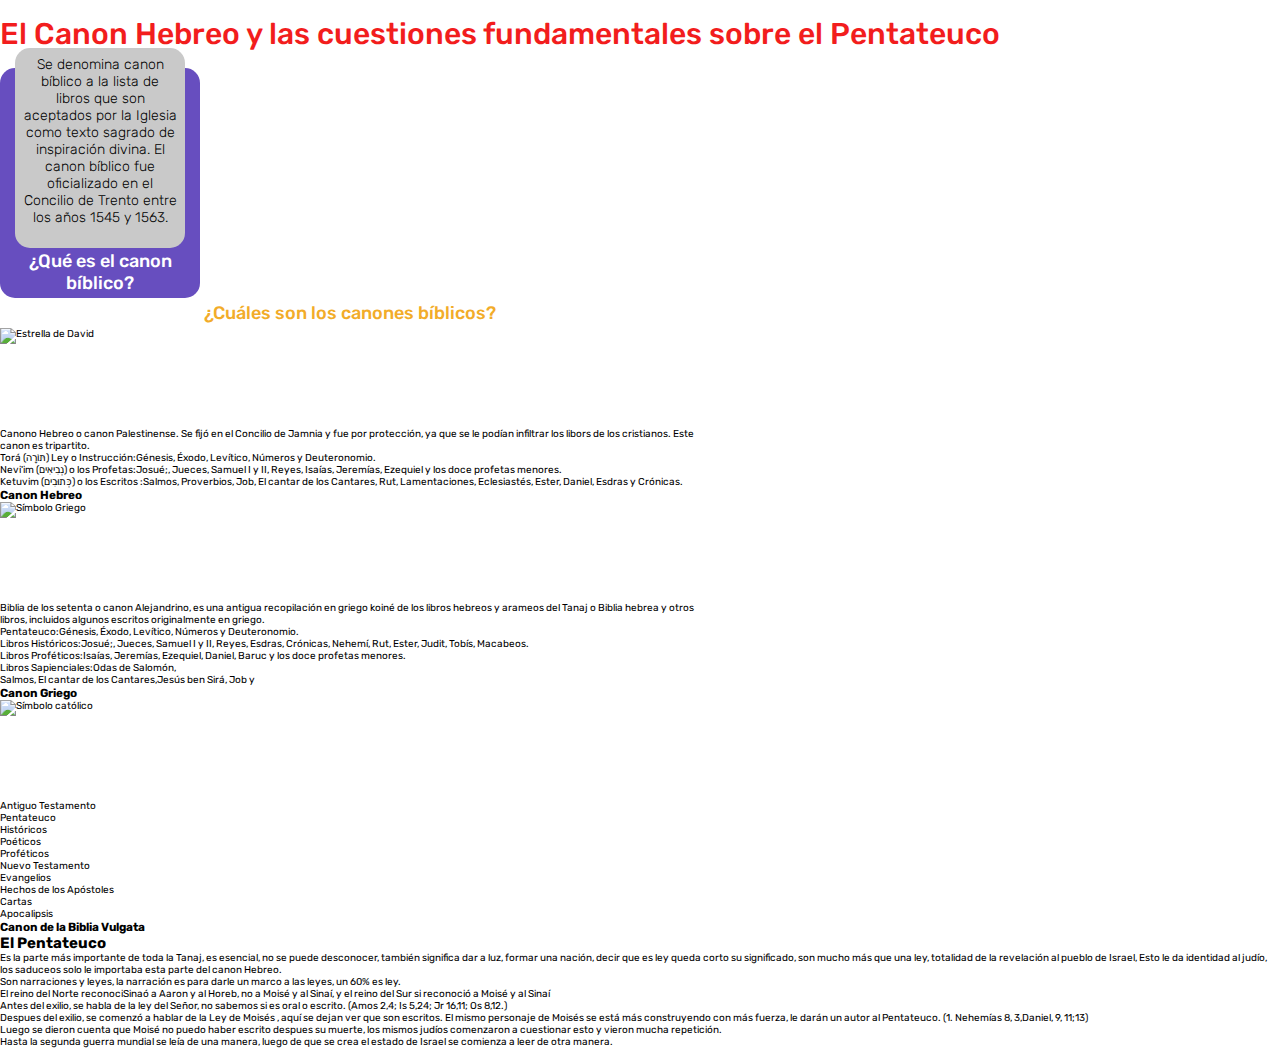
==== infografia1.html @ e6053150 "Se organizaron los archivos" ====
<!DOCTYPE html>
<html lang="es">
<head>
    <meta charset="UTF-8">
    <meta http-equiv="X-UA-Compatible" content="IE=11">
    <meta name="viewport" content="width=device-width, initial-scale=1.0">
    <title>Infograf&iacute;a</title>
    <link rel="preconnect" href="https://fonts.googleapis.com">
    <link rel="preconnect" href="https://fonts.gstatic.com" crossorigin>
    <link href="https://fonts.googleapis.com/css2?family=Rubik:wght@300;400;500;700&display=swap" rel="stylesheet">
    <link rel="stylesheet" href="./styles/PentateucoandCanon.css">

</head>
<body>
    <main>
        <h1>El Canon Hebreo y las cuestiones fundamentales sobre el Pentateuco </h1>
        <section class="container-left">
            <div class="canon">
                <p>
                    Se denomina canon bíblico a la lista de libros que son aceptados por la Iglesia como texto sagrado de inspiración divina. El canon b&iacute;blico fue oficializado en el Concilio de Trento entre los años 1545 y 1563.
                </p>
                <h2>¿Qu&eacute; es el canon b&iacute;blico?</h2>
            </div>
            <div class="canones">
                <h2 class="canones-title-principal">¿Cu&aacute;les son los canones  b&iacute;blicos?</h2>
                <div class="container-canones">
                    <div class="canones-hebreo canones-styles">
                        <div class="img-canones">
                            <img src="https://svgsilh.com/svg_v2/39819.svg" alt="Estrella de David">
                        </div>
                        
                        <p>Canono Hebreo o canon Palestinense. Se fij&oacute; en el Concilio de Jamnia y fue por protecci&oacute;n, ya que se le pod&iacute;an infiltrar los libors de los cristianos. Este canon es tripartito.</p>
                        <ul>
                            <li>
                                <p>Torá (תּוֹרָה) Ley o Instrucción:<span>G&eacute;nesis, &Eacute;xodo, Lev&iacute;tico, N&uacute;meros y Deuteronomio. 
                                </span></p> 
    
                            </li>
                            <li>
                                <p>Nevi'im (נְבִיאִים) o los Profetas:<span>Josu&eacute;;, Jueces, Samuel I y II, Reyes, Isa&iacute;as, Jerem&iacute;as, Ezequiel y los doce profetas menores.</span> </p> 
                            </li>
                            <li>
                                <p>Ketuvim (כְּתוּבִים) o los Escritos :<span>Salmos, Proverbios, Job, El cantar de los Cantares, Rut, Lamentaciones, Eclesiast&eacute;s, Ester, Daniel, Esdras y Cr&oacute;nicas.  </span></p>
                            </li>
                        </ul>
                        <h3>Canon Hebreo</h3>
                    </div>
                    <div class="canones-griego canones-styles">
                        <div class="img-canones ">
                            <img src="https://cdn-icons-png.flaticon.com/512/1819/1819029.png" alt="Símbolo Griego" >
                        </div>
    
                        <p> Biblia de los setenta o canon Alejandrino, es una antigua recopilación en griego koiné de los libros hebreos y arameos del Tanaj o Biblia hebrea y otros libros, incluidos algunos escritos originalmente en griego.</p>
                        <ul>
                            <li>
                                <p>Pentateuco:<span>G&eacute;nesis, &Eacute;xodo, Lev&iacute;tico, N&uacute;meros y Deuteronomio. </span></p>
                                 
                            </li>
                            <li>
                                <p>Libros Hist&oacute;ricos:<span>Josu&eacute;;, Jueces, Samuel I y II, Reyes, Esdras, Cr&oacute;nicas, Nehem&iacute;, Rut, Ester, Judit, Tob&iacute;s, Macabeos. </span></p>
                            </li>
                            <li>
                                <p>Libros Prof&eacute;ticos:<span>Isa&iacute;as, Jerem&iacute;as, Ezequiel, Daniel, Baruc y los doce profetas menores.</span></p>
                            </li>
                            <li>
                                <p>Libros Sapienciales:<span>Odas de Salom&oacute;n,</span></p>
                               Salmos, El cantar de los Cantares,Jes&uacute;s ben Sir&aacute;, Job y 
                            </li>
                        </ul>
    
                        <h3>Canon Griego</h3>
                    </div>
    
                    <div class="canones-vulgata canones-styles">
                        <div class="img-canones">
                            <img src="https://images.vexels.com/media/users/3/239779/isolated/preview/6e460012e9586c3c5a235bafc52e376d-tinta-de-lavado-plana-elementos-de-comunion-15.png" alt="Símbolo católico ">
                        </div>
    
                        <ul>
                            <li>Antiguo Testamento</li>
                            <li>Pentateuco</li>
                            <li>Históricos</li>
                            <li>Poéticos</li>
                            <li>Proféticos</li>
                        </ul>
    
                        <ul>
                            <li>Nuevo Testamento</li>
                            <li>Evangelios</li>
                            <li>Hechos de los Apóstoles</li>
                            <li>Cartas</li>
                            <li>Apocalipsis</li>
                        </ul>
    
                        <h3>Canon de la Biblia Vulgata</h3>
                    </div>
                </div>
            </div>
        </section>
        <section class="container-pentateuco">
            <div class="content-pentateuco">
                <h2 class="title-pentateuco">El Pentateuco</h2>
                <div>
                    <p>
                        Es la parte más importante de toda la Tanaj, es esencial, no se puede desconocer, también significa dar a luz, formar una nación, decir que es ley queda corto su significado,  son mucho más que una ley, totalidad de la revelación al pueblo de Israel, Esto le da identidad al judío, los saduceos solo le importaba esta parte del canon Hebreo.
                    </p>
                </div>
                <div>
                    <p>
                        Son narraciones y leyes, la narración es para darle un marco a las leyes, un 60% es ley.
                    </p>
                </div>
                <div>
                    <p>
                        El reino del Norte reconociSina&oacute; a Aaron y al Horeb, no a Mois&eacute; y al Sina&iacute;, y el reino del Sur si reconoci&oacute; a Mois&eacute; y al Sina&iacute;
                    </p>
                </div>
                <div>
                    <p>
                        Antes del exilio, se habla de la ley del Señor, no sabemos si es oral o escrito. (Amos 2,4; Is 5,24; Jr 16,11; Os 8,12.)
                    </p>
                </div>
                <div>
                    <p>
                        Despues del exilio,  se comenz&oacute; a hablar de la  Ley de Mois&eacute;s , aqu&iacute; se dejan ver que son escritos. El mismo personaje de Mois&eacute;s se está m&aacute;s construyendo con m&aacute;s fuerza,  le dar&aacute;n un autor al Pentateuco. (1. Nehem&iacute;as 8, 3,Daniel, 9, 11;13)
                    </p>
                </div>
                <div>
                    <p>
                        Luego se dieron cuenta que Mois&eacute; no puedo haber escrito despues su muerte, los mismos jud&iacute;os comenzaron a cuestionar esto y vieron mucha repetici&oacute;n. 
                    </p>
                </div>
                <div>
                    <p>
                        
                        Hasta la segunda guerra mundial se leía de una manera, luego de que se crea el estado de Israel se comienza a leer de otra manera.
                    </p>
                </div>
            </div>
        </section>
    </main>
</body>
</html>
---- styles/PentateucoandCanon.css ----
:root{
    --sm:1.4rem;
    --md:1.6rem;
    --lg:1.8rem;
    --color-one:#049DD9;
    --color-two:#F21D1D;
    --color-three:#674EBF;
    --color-four:#fff;
    --color-five:#C9C9C9;
    --color-six:#F2AC29;
}
*{
    margin: 0;
    padding: 0;
    box-sizing: border-box;
}
html{
    font-size: 62.5%;
    font-family: 'Rubik', sans-serif;
}

main{
    width: 100%;
    display: flex;
    flex-wrap: wrap;
}
main h1{
    font-size:3rem;
    font-weight: 500;
    color: var(--color-two);
    margin: 16px 16px 16px 0;
    width: 100%;
}

main .container-left .canon{
    width: 200px;
    height: 230px;
    background-color: #674EBF;
    display: flex;
    flex-wrap: wrap;
    justify-content: center;
    position: relative;
    border-radius: 15px;
}
main .container-left .canon p:nth-child(1){
    width: 170px;
    padding: 8px;
    height: 200px;
    font-size: var(--sm);
    font-weight: 300;
    background-color: var(--color-five);
    text-align: center;
    border-radius: 15px;
    position: absolute;
    top: -20px;
}
main .container-left .canon h2:nth-child(2){
    width: 150px;
    font-size: var(--lg);
    font-weight: 500;
    color: var(--color-four);
    text-align: center;
    position: absolute;
    bottom: 0;
    margin: 4px;
}


main .container-left .canones{
    width: 700px;
    display: flex;
    flex-wrap: wrap;
}
main .container-left .canones > h2{
    font-size:var(--lg);
    font-weight: 500;
    color: var(--color-six);
    padding: 4px;
    width: 100%;
    text-align: center;
}



.container-canones .canones-styles .img-canones{
    width: 100px;
    height: 100px;
    border-radius: 50%;
}
main .container-left .canones .container-canones .canones-styles .img-canones img {
    width: inherit;
}
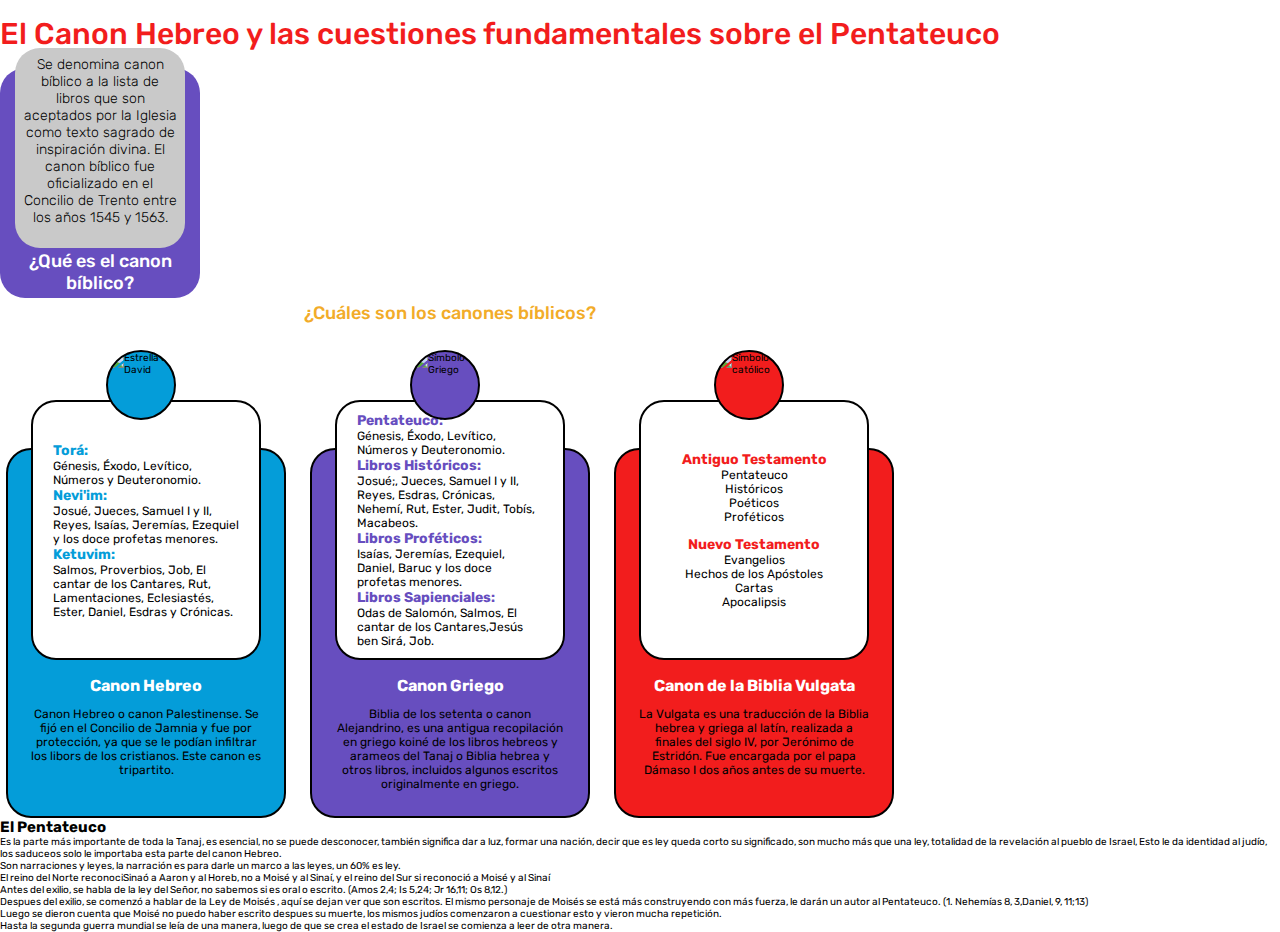
==== commit 6a2f3a15: "Se agregaron los últimos estilos a los canones[" ====
--- a/infografia1.html
+++ b/infografia1.html
@@ -25,74 +25,125 @@
                 <h2 class="canones-title-principal">¿Cu&aacute;les son los canones  b&iacute;blicos?</h2>
                 <div class="container-canones">
                     <div class="canones-hebreo canones-styles">
-                        <div class="img-canones">
+                        <div class="img-canones img-canon-hebreo">
                             <img src="https://svgsilh.com/svg_v2/39819.svg" alt="Estrella de David">
                         </div>
-                        
-                        <p>Canono Hebreo o canon Palestinense. Se fij&oacute; en el Concilio de Jamnia y fue por protecci&oacute;n, ya que se le pod&iacute;an infiltrar los libors de los cristianos. Este canon es tripartito.</p>
-                        <ul>
-                            <li>
-                                <p>Torá (תּוֹרָה) Ley o Instrucción:<span>G&eacute;nesis, &Eacute;xodo, Lev&iacute;tico, N&uacute;meros y Deuteronomio. 
-                                </span></p> 
-    
-                            </li>
-                            <li>
-                                <p>Nevi'im (נְבִיאִים) o los Profetas:<span>Josu&eacute;;, Jueces, Samuel I y II, Reyes, Isa&iacute;as, Jerem&iacute;as, Ezequiel y los doce profetas menores.</span> </p> 
-                            </li>
-                            <li>
-                                <p>Ketuvim (כְּתוּבִים) o los Escritos :<span>Salmos, Proverbios, Job, El cantar de los Cantares, Rut, Lamentaciones, Eclesiast&eacute;s, Ester, Daniel, Esdras y Cr&oacute;nicas.  </span></p>
-                            </li>
-                        </ul>
-                        <h3>Canon Hebreo</h3>
+                        <div class="contend-canones-todos hebreo">
+                            <ul>
+                                <li>
+                                    <p>
+                                        <strong>Torá:</strong> 
+                                        <br>
+                                        <span>G&eacute;nesis, &Eacute;xodo, Lev&iacute;tico, N&uacute;meros y Deuteronomio. 
+                                        </span>
+                                    </p> 
+        
+                                </li>
+                                <li>
+                                    <p> 
+                                        <strong>Nevi'im:</strong>
+                                        <br>
+                                        <span>Josu&eacute;, Jueces, Samuel I y II, Reyes, Isa&iacute;as, Jerem&iacute;as, Ezequiel y los doce profetas menores.</span> 
+                                    </p> 
+                                </li>
+                                <li>
+                                    <p>
+                                        <strong>Ketuvim: </strong>
+                                        <br>
+                                        <span>Salmos, Proverbios, Job, El cantar de los Cantares, Rut, Lamentaciones, Eclesiast&eacute;s, Ester, Daniel, Esdras y Cr&oacute;nicas.
+                                        </span>
+                                    </p>
+                                </li>
+                            </ul>
+                        </div>
+                        <div class="canons-title">  
+                            <h3>Canon Hebreo</h3>
+                            <br>
+                            <p>Canon Hebreo o canon Palestinense. Se fij&oacute; en el Concilio de Jamnia y fue por protecci&oacute;n, ya que se le pod&iacute;an infiltrar los libors de los cristianos. Este canon es tripartito.</p>
+                        </div>
+
                     </div>
                     <div class="canones-griego canones-styles">
-                        <div class="img-canones ">
+                        <div class="img-canones img-canon-griego">
                             <img src="https://cdn-icons-png.flaticon.com/512/1819/1819029.png" alt="Símbolo Griego" >
                         </div>
-    
-                        <p> Biblia de los setenta o canon Alejandrino, es una antigua recopilación en griego koiné de los libros hebreos y arameos del Tanaj o Biblia hebrea y otros libros, incluidos algunos escritos originalmente en griego.</p>
-                        <ul>
-                            <li>
-                                <p>Pentateuco:<span>G&eacute;nesis, &Eacute;xodo, Lev&iacute;tico, N&uacute;meros y Deuteronomio. </span></p>
-                                 
-                            </li>
-                            <li>
-                                <p>Libros Hist&oacute;ricos:<span>Josu&eacute;;, Jueces, Samuel I y II, Reyes, Esdras, Cr&oacute;nicas, Nehem&iacute;, Rut, Ester, Judit, Tob&iacute;s, Macabeos. </span></p>
-                            </li>
-                            <li>
-                                <p>Libros Prof&eacute;ticos:<span>Isa&iacute;as, Jerem&iacute;as, Ezequiel, Daniel, Baruc y los doce profetas menores.</span></p>
-                            </li>
-                            <li>
-                                <p>Libros Sapienciales:<span>Odas de Salom&oacute;n,</span></p>
-                               Salmos, El cantar de los Cantares,Jes&uacute;s ben Sir&aacute;, Job y 
-                            </li>
-                        </ul>
-    
-                        <h3>Canon Griego</h3>
+                        <div class="contend-canones-todos griego">
+                            <ul>
+                                <li>
+                                    <p> 
+                                        <strong>Pentateuco:</strong> 
+                                        <br>
+                                        <span>G&eacute;nesis, &Eacute;xodo, Lev&iacute;tico, N&uacute;meros y Deuteronomio.  
+                                        </span>
+                                    </p>
+                                     
+                                </li>
+                                <li>
+                                    <p>
+                                        <strong>Libros Hist&oacute;ricos:</strong>
+                                        <br> 
+                                        <span>Josu&eacute;;, Jueces, Samuel I y II, Reyes, Esdras, Cr&oacute;nicas, Nehem&iacute;, Rut, Ester, Judit, Tob&iacute;s, Macabeos.  
+                                        </span>
+                                    </p>
+                                </li>
+                                <li>
+                                    <p>
+                                        <strong>Libros Prof&eacute;ticos:</strong> 
+                                        <br>
+                                        <span>Isa&iacute;as, Jerem&iacute;as, Ezequiel, Daniel, Baruc y los doce profetas menores.</span>
+                                    </p>
+                                </li>
+                                <li>
+                                    <p> 
+                                        <strong>Libros Sapienciales:</strong>
+                                        <br>
+                                        <span>Odas de Salom&oacute;n, Salmos, El cantar de los Cantares,Jes&uacute;s ben Sir&aacute;, Job. 
+
+                                        </span>
+                                    </p>
+  
+                                </li>
+                            </ul>
+                        </div>
+                        <div class="canons-title">
+                            <h3>Canon Griego</h3>
+                            <br>
+                            <p> Biblia de los setenta o canon Alejandrino, es una antigua recopilación en griego koiné de los libros hebreos y arameos del Tanaj o Biblia hebrea y otros libros, incluidos algunos escritos originalmente en griego.</p>
+                        </div>
                     </div>
     
                     <div class="canones-vulgata canones-styles">
-                        <div class="img-canones">
+
+                        <div class="img-canones img-canon-catolico">
                             <img src="https://images.vexels.com/media/users/3/239779/isolated/preview/6e460012e9586c3c5a235bafc52e376d-tinta-de-lavado-plana-elementos-de-comunion-15.png" alt="Símbolo católico ">
                         </div>
-    
-                        <ul>
-                            <li>Antiguo Testamento</li>
-                            <li>Pentateuco</li>
-                            <li>Históricos</li>
-                            <li>Poéticos</li>
-                            <li>Proféticos</li>
-                        </ul>
-    
-                        <ul>
-                            <li>Nuevo Testamento</li>
-                            <li>Evangelios</li>
-                            <li>Hechos de los Apóstoles</li>
-                            <li>Cartas</li>
-                            <li>Apocalipsis</li>
-                        </ul>
-    
-                        <h3>Canon de la Biblia Vulgata</h3>
+
+                        <br>
+                        
+                        <div class="contend-canones-todos catolico">
+
+                            <ul>
+                                <li class="AT"><strong>Antiguo Testamento</strong> </li>
+                                <li>Pentateuco</li>
+                                <li>Históricos</li>
+                                <li>Poéticos</li>
+                                <li>Proféticos</li>
+                            </ul>
+                            <br>
+                            <ul class="NT">
+                                <li><strong>Nuevo Testamento</strong></li>
+                                <li>Evangelios</li>
+                                <li>Hechos de los Apóstoles</li>
+                                <li>Cartas</li>
+                                <li>Apocalipsis</li>
+                            </ul>
+                        </div>
+                        <div class="canons-title">
+                            <h3>Canon de la Biblia Vulgata</h3>
+                            <br>
+                            <p>La Vulgata es una traducción de la Biblia hebrea y griega al latín, realizada a finales del siglo IV, por Jerónimo de Estridón. Fue encargada por el papa Dámaso I dos años antes de su muerte. </p>
+                        </div>
+
                     </div>
                 </div>
             </div>
--- a/styles/PentateucoandCanon.css
+++ b/styles/PentateucoandCanon.css
@@ -40,7 +40,7 @@
     flex-wrap: wrap;
     justify-content: center;
     position: relative;
-    border-radius: 15px;
+    border-radius: 25px;
 }
 main .container-left .canon p:nth-child(1){
     width: 170px;
@@ -50,7 +50,7 @@
     font-weight: 300;
     background-color: var(--color-five);
     text-align: center;
-    border-radius: 15px;
+    border-radius: 25px;
     position: absolute;
     top: -20px;
 }
@@ -67,9 +67,12 @@
 
 
 main .container-left .canones{
-    width: 700px;
+    width: 900px;
     display: flex;
     flex-wrap: wrap;
+    justify-content: center;
+    align-items: center;
+    
 }
 main .container-left .canones > h2{
     font-size:var(--lg);
@@ -80,14 +83,104 @@
     text-align: center;
 }
 
+main .container-left .canones .container-canones{
+    width: inherit;
+    display: grid;
+    grid-template-columns: auto auto auto;
+    justify-content: center;
+    gap: 24px;
+    margin-top: 120px;
+}
+.container-canones .canones-styles{
+    width: 280px;
+    height: 370px;
+    border-radius: 25px;
+    display: flex;
+    justify-content: center;
+    align-items: center;
+    flex-wrap: wrap;
+    padding: 50px 5px 5px;
+    position: relative;
+}
 
+.container-canones .canones-styles ul{
+    width: 100%;
+    margin: 0;
+    padding: 0;
+    list-style: none;
+}
+.container-canones .canones-styles .contend-canones-todos{
+    width: 230px;
+    height: 260px;
+    background-color: var(--color-four);
+    padding: 20px;
+    border-radius: 25px;
+    position: absolute;
+    top:-50px;
+    display: grid;
+    place-content: center;
+    align-items: center;
+    border: 2px solid black;
+}
 
-.container-canones .canones-styles .img-canones{
-    width: 100px;
-    height: 100px;
+.container-canones .canones-griego, .img-canon-griego img{
+    background-color: var(--color-three);
+    border: 2px solid black;
+}
+.container-canones .canones-vulgata, .img-canon-catolico img{
+    background-color: var(--color-two);
+    border: 2px solid black;
+}
+
+.container-canones .canones-hebreo , .img-canon-hebreo img{ 
+    background-color: var(--color-one);
+    border: 2px solid black;
+}
+
+main .container-left .canones .container-canones .canones-styles .img-canones{
+    width: 80px;
+    height: 80px;
+    display: grid;
+    place-content: center;
+}
+main .container-left .canones .container-canones .canones-styles .img-canones img {
+    width: 70px;
+    height: 70px;
+    position: absolute;
+    z-index: 10;
+    top: -100px;
     border-radius: 50%;
 }
-main .container-left .canones .container-canones .canones-styles .img-canones img {
-    width: inherit;
+
+.container-canones .hebreo p strong{
+    color: var(--color-one);
 }
-
+.container-canones .griego p strong{
+    color: var(--color-three);
+}
+.container-canones .canones-vulgata .catolico strong {
+    color: var(--color-two);
+}
+.container-canones strong{
+    font-size: var(--sm);
+}
+.container-canones span{
+    font-size: 1.2rem;
+}
+.container-canones .catolico li{
+    font-size: 1.2rem;
+    text-align: center;
+}
+.canones-styles .canons-title{
+    width: 230px;
+    height: 110px;
+    margin-top: 20px;
+    text-align: center;
+}
+.canones-styles .canons-title h3{
+    font-size: var(--md);
+    color: var(--color-four);
+}
+.canones-styles .canons-title p{
+    font-size: 1.2rem;
+}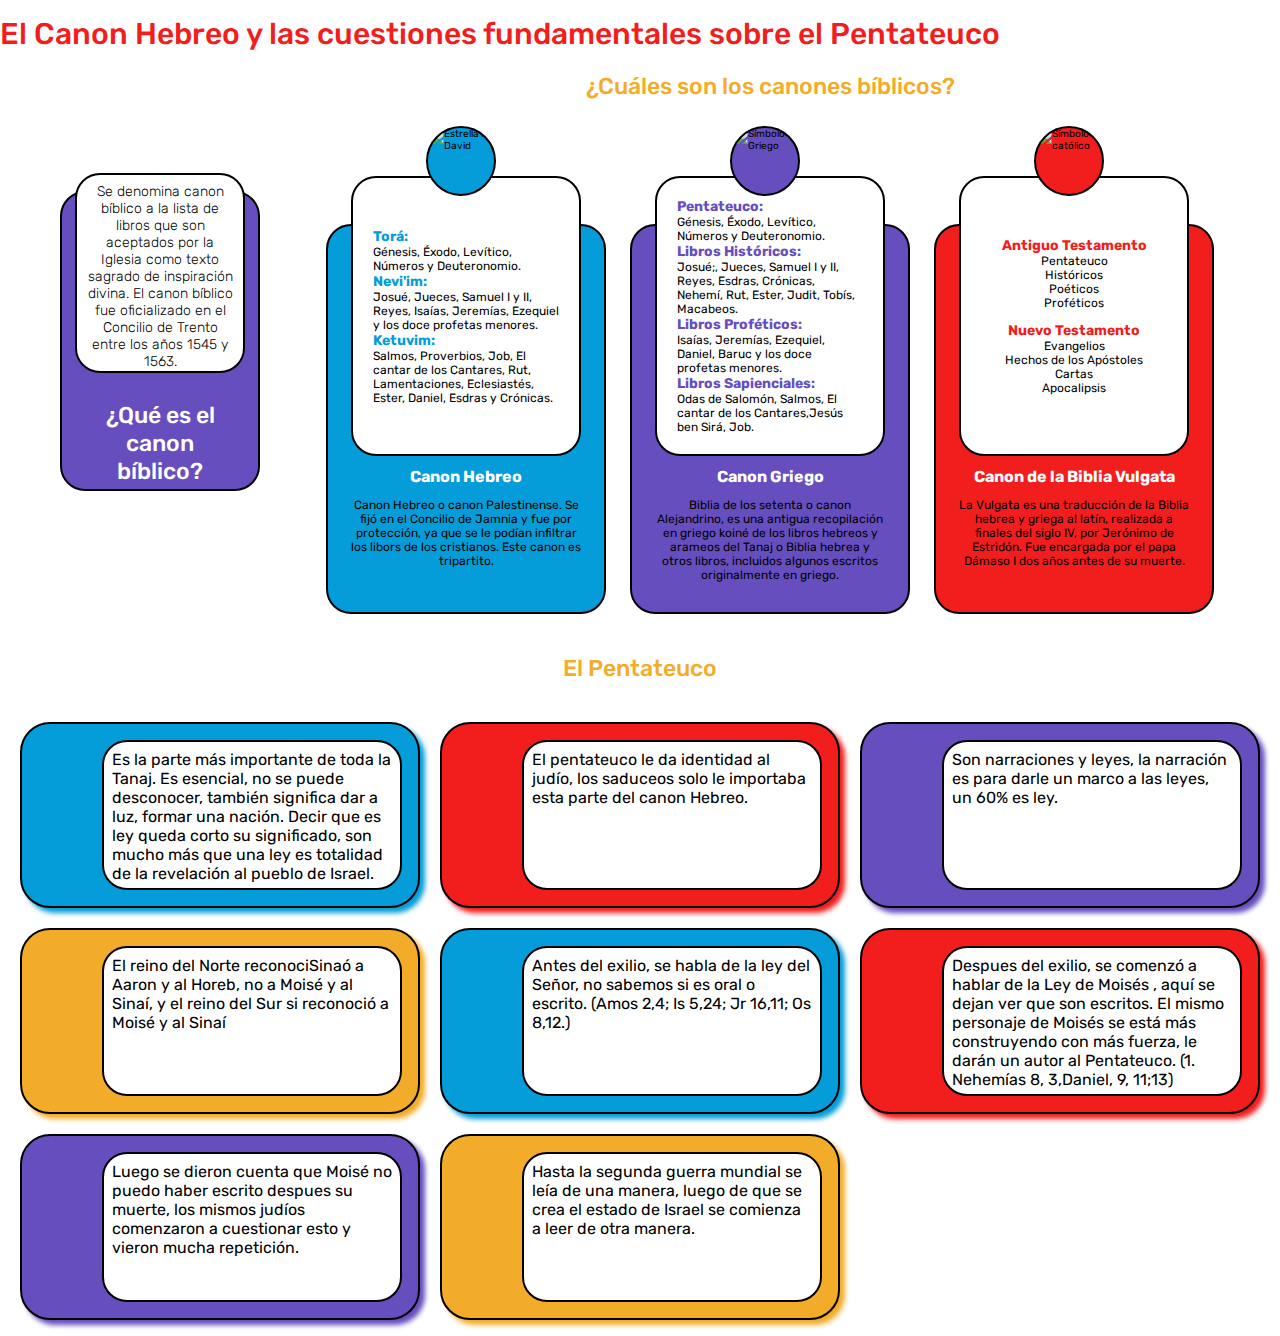
==== commit 29fe5a52: "Se agreron estilos al pentateuco y se esta diseñando para poner imagenes[" ====
--- a/infografia1.html
+++ b/infografia1.html
@@ -149,11 +149,18 @@
             </div>
         </section>
         <section class="container-pentateuco">
+            <h2 class="title-pentateuco">El Pentateuco</h2>
             <div class="content-pentateuco">
-                <h2 class="title-pentateuco">El Pentateuco</h2>
-                <div>
-                    <p>
-                        Es la parte más importante de toda la Tanaj, es esencial, no se puede desconocer, también significa dar a luz, formar una nación, decir que es ley queda corto su significado,  son mucho más que una ley, totalidad de la revelación al pueblo de Israel, Esto le da identidad al judío, los saduceos solo le importaba esta parte del canon Hebreo.
+                <div>
+                    <img src="" alt="">
+                    <p>
+                        Es la parte más importante de toda la Tanaj. Es esencial, no se puede desconocer, también significa dar a luz, formar una nación. Decir que es ley queda corto su significado,  son mucho más que una ley es totalidad de la revelación al pueblo de Israel. 
+                    </p>
+                </div>
+
+                <div>
+                    <p>
+                        El pentateuco le da identidad al judío, los saduceos solo le importaba esta parte del canon Hebreo.
                     </p>
                 </div>
                 <div>
--- a/styles/PentateucoandCanon.css
+++ b/styles/PentateucoandCanon.css
@@ -1,7 +1,7 @@
 :root{
     --sm:1.4rem;
     --md:1.6rem;
-    --lg:1.8rem;
+    --lg:2.3rem;
     --color-one:#049DD9;
     --color-two:#F21D1D;
     --color-three:#674EBF;
@@ -31,16 +31,24 @@
     margin: 16px 16px 16px 0;
     width: 100%;
 }
+main .container-left{
+    width: 100%;
+    display: flex;
+    justify-content: space-evenly;
+    align-items: center;
+    
+}
 
 main .container-left .canon{
     width: 200px;
-    height: 230px;
+    height: 300px;
     background-color: #674EBF;
     display: flex;
     flex-wrap: wrap;
     justify-content: center;
     position: relative;
     border-radius: 25px;
+    border: 2px solid black;
 }
 main .container-left .canon p:nth-child(1){
     width: 170px;
@@ -48,11 +56,12 @@
     height: 200px;
     font-size: var(--sm);
     font-weight: 300;
-    background-color: var(--color-five);
+    background-color: var(--color-four);
     text-align: center;
     border-radius: 25px;
     position: absolute;
     top: -20px;
+    border: 2px solid black;
 }
 main .container-left .canon h2:nth-child(2){
     width: 150px;
@@ -93,7 +102,7 @@
 }
 .container-canones .canones-styles{
     width: 280px;
-    height: 370px;
+    height: 390px;
     border-radius: 25px;
     display: flex;
     justify-content: center;
@@ -111,7 +120,7 @@
 }
 .container-canones .canones-styles .contend-canones-todos{
     width: 230px;
-    height: 260px;
+    height: 280px;
     background-color: var(--color-four);
     padding: 20px;
     border-radius: 25px;
@@ -183,4 +192,64 @@
 }
 .canones-styles .canons-title p{
     font-size: 1.2rem;
+}
+main .container-pentateuco{
+    width: 100%;
+    margin-top: 36px;
+    height: auto;
+    margin-bottom: 16px;
+}
+main .container-pentateuco .title-pentateuco{
+    font-size:var(--lg);
+    font-weight: 500;
+    color: var(--color-six);
+    padding: 4px;
+    width: 100%;
+    text-align: center;
+    margin-bottom: 36px;
+}
+main .container-pentateuco .content-pentateuco{
+    display: grid;
+    grid-template-columns: auto auto auto;
+    justify-content: center;
+    gap: 20px;
+    align-content: center;
+}
+main .container-pentateuco .content-pentateuco div{
+    width: 400px;
+    height: 250px;
+    font-size: var(--md);
+    border: 2px solid black;
+    border-radius: 30px;
+    height: auto;
+    padding: 16px;   
+    display: grid;
+    place-content: center;
+    display: flex;
+    justify-content: end;
+}
+main .container-pentateuco .content-pentateuco div p{
+    width: 300px;
+    display: inline-block;
+    height:150px;
+    background-color: var(--color-four);
+    border: 2px solid black;
+    border-radius: 25px;
+    padding: 8px;
+}
+main .container-pentateuco .content-pentateuco div:nth-child(1), main .container-pentateuco .content-pentateuco div:nth-child(5){
+    background-color: var(--color-one);
+    box-shadow: 5px 5px 5px var(--color-one);
+}
+main .container-pentateuco .content-pentateuco div:nth-child(2),main .container-pentateuco .content-pentateuco div:nth-child(6){
+    background-color: var(--color-two);
+    box-shadow: 5px 5px 5px var(--color-two);
+}
+main .container-pentateuco .content-pentateuco div:nth-child(3),main .container-pentateuco .content-pentateuco div:nth-child(7){
+    background-color: var(--color-three);
+    box-shadow: 5px 5px 5px var(--color-three);
+}
+main .container-pentateuco .content-pentateuco div:nth-child(4), main .container-pentateuco .content-pentateuco div:nth-child(8){
+    background-color: var(--color-six);
+    box-shadow: 5px 5px 5px var(--color-six);
 }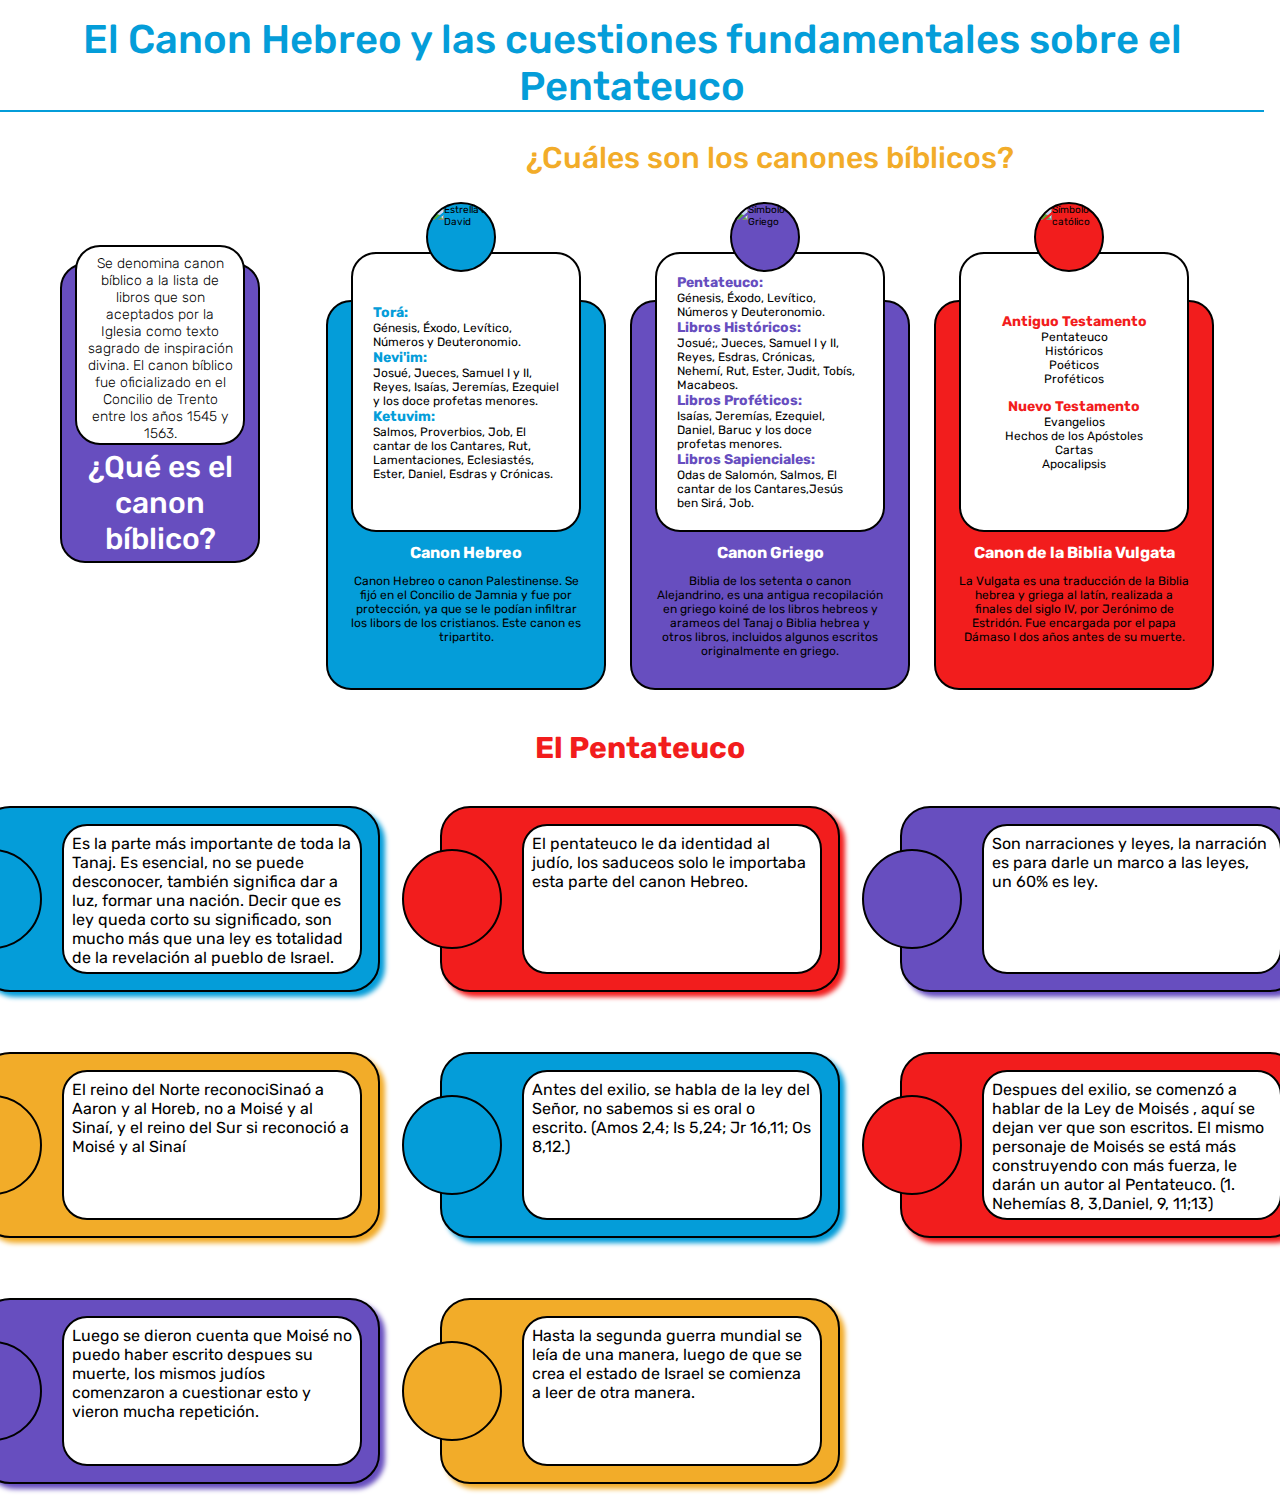
==== commit d00a4564: "Merge pull request #1 from Gehiner/main" ====
--- a/infografia1.html
+++ b/infografia1.html
@@ -152,43 +152,66 @@
             <h2 class="title-pentateuco">El Pentateuco</h2>
             <div class="content-pentateuco">
                 <div>
-                    <img src="" alt="">
+                    <div class="img-contend-pentateuco">
+
+                    </div>
                     <p>
                         Es la parte más importante de toda la Tanaj. Es esencial, no se puede desconocer, también significa dar a luz, formar una nación. Decir que es ley queda corto su significado,  son mucho más que una ley es totalidad de la revelación al pueblo de Israel. 
                     </p>
                 </div>
 
                 <div>
+                    <div class="img-contend-pentateuco">
+
+                    </div>
                     <p>
                         El pentateuco le da identidad al judío, los saduceos solo le importaba esta parte del canon Hebreo.
                     </p>
                 </div>
                 <div>
+                    <div class="img-contend-pentateuco">
+
+                    </div>
                     <p>
                         Son narraciones y leyes, la narración es para darle un marco a las leyes, un 60% es ley.
                     </p>
                 </div>
                 <div>
+                    <div class="img-contend-pentateuco">
+
+                    </div>
                     <p>
                         El reino del Norte reconociSina&oacute; a Aaron y al Horeb, no a Mois&eacute; y al Sina&iacute;, y el reino del Sur si reconoci&oacute; a Mois&eacute; y al Sina&iacute;
                     </p>
                 </div>
                 <div>
+                    <div class="img-contend-pentateuco">
+
+                    </div>
                     <p>
                         Antes del exilio, se habla de la ley del Señor, no sabemos si es oral o escrito. (Amos 2,4; Is 5,24; Jr 16,11; Os 8,12.)
                     </p>
                 </div>
                 <div>
+                    <div class="img-contend-pentateuco">
+
+                    </div>
                     <p>
                         Despues del exilio,  se comenz&oacute; a hablar de la  Ley de Mois&eacute;s , aqu&iacute; se dejan ver que son escritos. El mismo personaje de Mois&eacute;s se está m&aacute;s construyendo con m&aacute;s fuerza,  le dar&aacute;n un autor al Pentateuco. (1. Nehem&iacute;as 8, 3,Daniel, 9, 11;13)
                     </p>
                 </div>
                 <div>
+                    <div class="img-contend-pentateuco">
+
+                    </div>
                     <p>
                         Luego se dieron cuenta que Mois&eacute; no puedo haber escrito despues su muerte, los mismos jud&iacute;os comenzaron a cuestionar esto y vieron mucha repetici&oacute;n. 
                     </p>
                 </div>
                 <div>
+                    <div class="img-contend-pentateuco">
+
+                    </div>
                     <p>
                         
                         Hasta la segunda guerra mundial se leía de una manera, luego de que se crea el estado de Israel se comienza a leer de otra manera.
--- a/styles/PentateucoandCanon.css
+++ b/styles/PentateucoandCanon.css
@@ -1,7 +1,7 @@
 :root{
     --sm:1.4rem;
     --md:1.6rem;
-    --lg:2.3rem;
+    --lg:3rem;
     --color-one:#049DD9;
     --color-two:#F21D1D;
     --color-three:#674EBF;
@@ -23,13 +23,16 @@
     width: 100%;
     display: flex;
     flex-wrap: wrap;
+    justify-content: center;
 }
 main h1{
-    font-size:3rem;
+    font-size:4rem;
     font-weight: 500;
-    color: var(--color-two);
-    margin: 16px 16px 16px 0;
-    width: 100%;
+    color: var(--color-one);
+    margin: 16px 16px 24px 0;
+    text-align: center;
+    border-bottom: 2px solid var(--color-one);
+    align-self: center;
 }
 main .container-left{
     width: 100%;
@@ -201,8 +204,8 @@
 }
 main .container-pentateuco .title-pentateuco{
     font-size:var(--lg);
-    font-weight: 500;
-    color: var(--color-six);
+    font-weight: bold;
+    color: var(--color-two);
     padding: 4px;
     width: 100%;
     text-align: center;
@@ -212,7 +215,7 @@
     display: grid;
     grid-template-columns: auto auto auto;
     justify-content: center;
-    gap: 20px;
+    gap: 60px;
     align-content: center;
 }
 main .container-pentateuco .content-pentateuco div{
@@ -226,7 +229,10 @@
     display: grid;
     place-content: center;
     display: flex;
+    flex-wrap: wrap;
     justify-content: end;
+    align-items: center;
+    position: relative;
 }
 main .container-pentateuco .content-pentateuco div p{
     width: 300px;
@@ -252,4 +258,19 @@
 main .container-pentateuco .content-pentateuco div:nth-child(4), main .container-pentateuco .content-pentateuco div:nth-child(8){
     background-color: var(--color-six);
     box-shadow: 5px 5px 5px var(--color-six);
+}
+
+main .container-pentateuco .content-pentateuco div .img-contend-pentateuco{
+    width: 100px;
+    height: 100px;
+    border: 2px solid black;
+    background-color: inherit;
+    position: absolute;
+    left: -40px;
+    border-radius: 50px;
+    box-shadow: none;
+    background-image: url(https://images.vexels.com/media/users/3/151819/isolated/lists/be4044585aa0a5b4eef9a9ac04337e28-ilustracion-de-personaje-de-jesucristo.png);
+    background-repeat: no-repeat;
+    background-position: center;
+    background-size: contain; 
 }